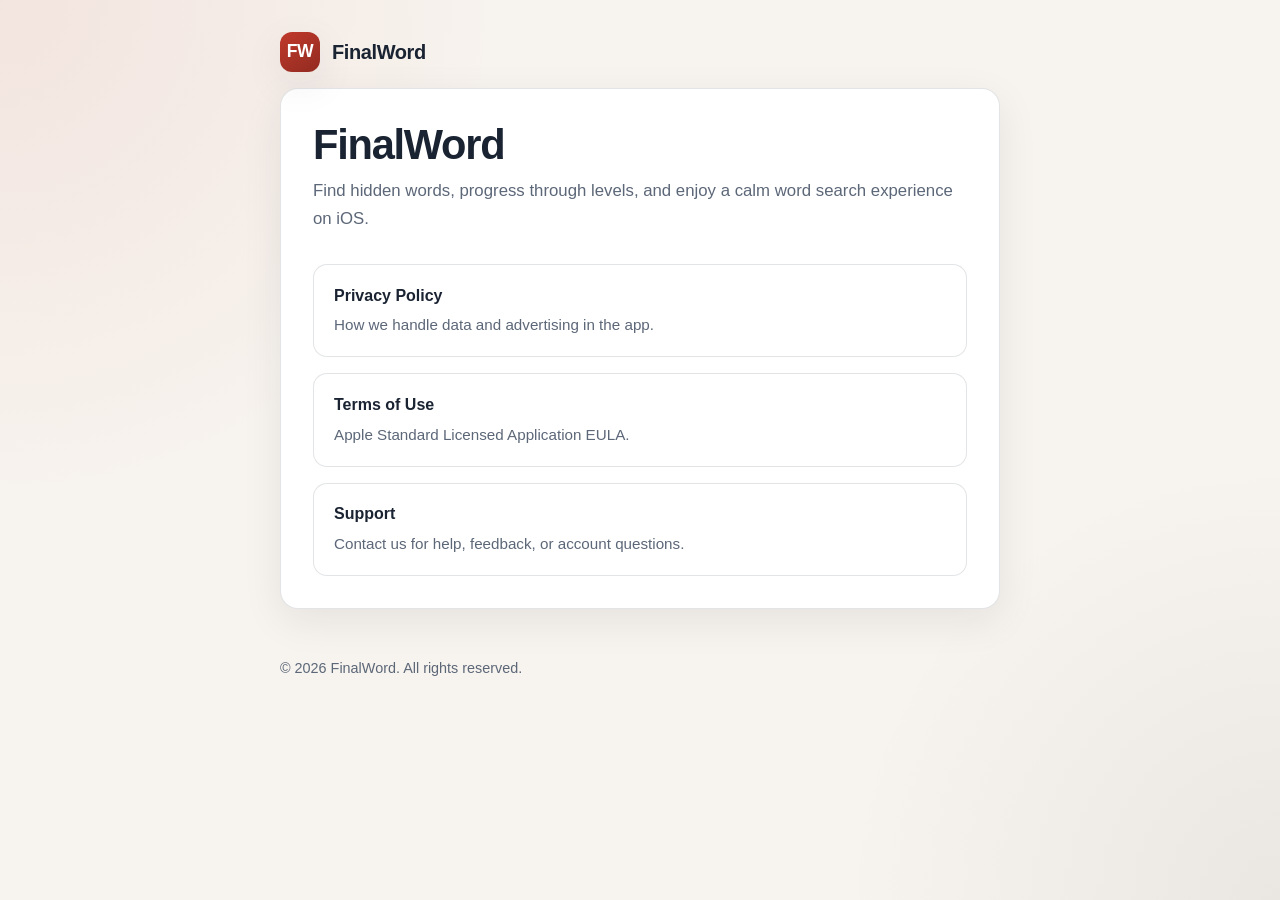
==== index.html @ 907bb47c "Add files via upload" ====
<!DOCTYPE html>
<html lang="en">
<head>
  <meta charset="UTF-8">
  <meta name="viewport" content="width=device-width, initial-scale=1.0">
  <title>FinalWord</title>
  <meta name="description" content="FinalWord — word search puzzle game for iOS.">
  <link rel="stylesheet" href="/styles.css">
</head>
<body>
  <header class="site-header">
    <a class="brand" href="/">
      <span class="brand-mark">FW</span>
      <span>FinalWord</span>
    </a>
  </header>

  <main>
    <section class="card hero">
      <h1>FinalWord</h1>
      <p>Find hidden words, progress through levels, and enjoy a calm word search experience on iOS.</p>

      <nav class="link-grid" aria-label="Site pages">
        <a class="link-card" href="/privacy-policy.html">
          <strong>Privacy Policy</strong>
          <span>How we handle data and advertising in the app.</span>
        </a>
        <a class="link-card" href="/terms.html">
          <strong>Terms of Use</strong>
          <span>Apple Standard Licensed Application EULA.</span>
        </a>
        <a class="link-card" href="/support.html">
          <strong>Support</strong>
          <span>Contact us for help, feedback, or account questions.</span>
        </a>
      </nav>
    </section>
  </main>

  <footer class="site-footer">
    <p>&copy; <span id="year"></span> FinalWord. All rights reserved.</p>
  </footer>

  <script>
    document.getElementById("year").textContent = new Date().getFullYear();
  </script>
</body>
</html>
---- styles.css ----
:root {
  --bg: #f7f3ee;
  --surface: #ffffff;
  --text: #1a2332;
  --muted: #5c6778;
  --accent: #c0392b;
  --accent-dark: #922b21;
  --border: rgba(26, 35, 50, 0.12);
  --shadow: 0 12px 40px rgba(26, 35, 50, 0.08);
  --radius: 18px;
  --max-width: 720px;
}

* {
  box-sizing: border-box;
}

body {
  margin: 0;
  min-height: 100vh;
  font-family: "Avenir Next", "Segoe UI", sans-serif;
  color: var(--text);
  background:
    radial-gradient(circle at top left, rgba(192, 57, 43, 0.08), transparent 32%),
    radial-gradient(circle at bottom right, rgba(26, 35, 50, 0.06), transparent 28%),
    var(--bg);
  line-height: 1.65;
}

a {
  color: var(--accent);
  text-decoration-thickness: 1px;
  text-underline-offset: 3px;
}

a:hover {
  color: var(--accent-dark);
}

.site-header,
.site-footer {
  width: min(calc(100% - 2rem), var(--max-width));
  margin: 0 auto;
}

.site-header {
  padding: 2rem 0 1rem;
}

.brand {
  display: inline-flex;
  align-items: center;
  gap: 0.75rem;
  color: var(--text);
  text-decoration: none;
  font-weight: 700;
  font-size: 1.25rem;
  letter-spacing: -0.02em;
}

.brand-mark {
  width: 2.5rem;
  height: 2.5rem;
  border-radius: 12px;
  background: linear-gradient(145deg, var(--accent), var(--accent-dark));
  color: #fff;
  display: grid;
  place-items: center;
  font-size: 1.1rem;
  box-shadow: var(--shadow);
}

main {
  width: min(calc(100% - 2rem), var(--max-width));
  margin: 0 auto 3rem;
}

.card {
  background: var(--surface);
  border: 1px solid var(--border);
  border-radius: var(--radius);
  box-shadow: var(--shadow);
  padding: 2rem;
}

.hero h1 {
  margin: 0 0 0.5rem;
  font-size: clamp(2rem, 5vw, 2.6rem);
  line-height: 1.15;
  letter-spacing: -0.03em;
}

.hero p {
  margin: 0;
  color: var(--muted);
  font-size: 1.05rem;
}

.link-grid {
  display: grid;
  gap: 1rem;
  margin-top: 2rem;
}

.link-card {
  display: block;
  padding: 1.1rem 1.25rem;
  border: 1px solid var(--border);
  border-radius: 14px;
  background: rgba(255, 255, 255, 0.7);
  color: var(--text);
  text-decoration: none;
  transition: transform 0.15s ease, border-color 0.15s ease;
}

.link-card:hover {
  transform: translateY(-1px);
  border-color: rgba(192, 57, 43, 0.35);
  color: var(--text);
}

.link-card strong {
  display: block;
  margin-bottom: 0.2rem;
}

.link-card span {
  color: var(--muted);
  font-size: 0.95rem;
}

.page-title {
  margin: 0 0 0.35rem;
  font-size: clamp(1.8rem, 4vw, 2.2rem);
  letter-spacing: -0.03em;
}

.page-meta {
  margin: 0 0 1.5rem;
  color: var(--muted);
  font-size: 0.95rem;
}

.prose h2 {
  margin: 1.75rem 0 0.75rem;
  font-size: 1.15rem;
}

.prose p,
.prose li {
  color: var(--text);
}

.prose ul {
  padding-left: 1.2rem;
}

.back-link {
  display: inline-block;
  margin-bottom: 1.25rem;
  color: var(--muted);
  text-decoration: none;
}

.back-link:hover {
  color: var(--accent);
}

.support-email {
  display: inline-flex;
  align-items: center;
  gap: 0.5rem;
  margin-top: 0.5rem;
  padding: 0.85rem 1rem;
  border-radius: 12px;
  background: rgba(192, 57, 43, 0.08);
  color: var(--accent-dark);
  font-weight: 600;
  text-decoration: none;
}

.site-footer {
  padding: 0 0 2rem;
  color: var(--muted);
  font-size: 0.9rem;
}
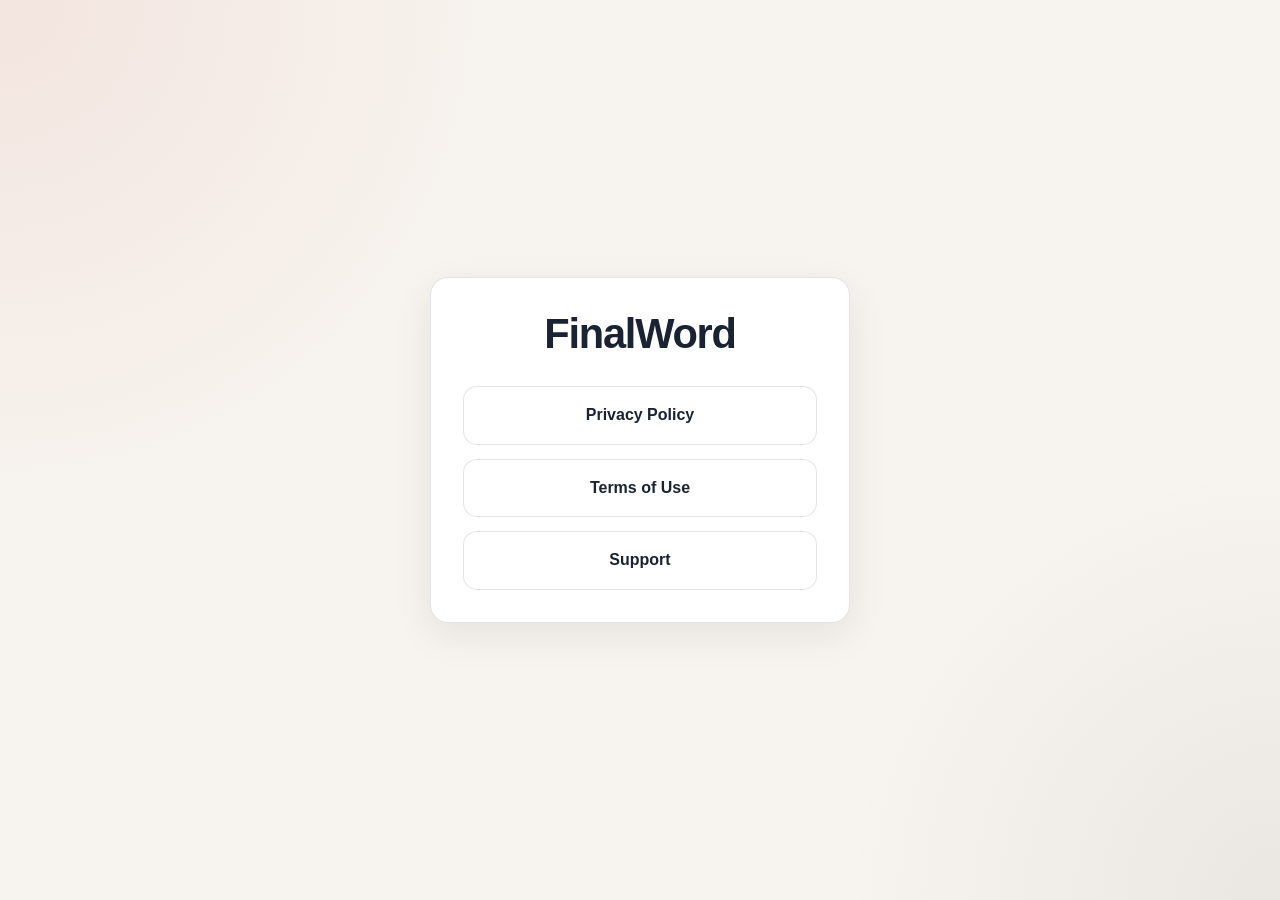
==== commit 0fd76602: "Update index.html" ====
--- a/index.html
+++ b/index.html
@@ -4,45 +4,19 @@
   <meta charset="UTF-8">
   <meta name="viewport" content="width=device-width, initial-scale=1.0">
   <title>FinalWord</title>
-  <meta name="description" content="FinalWord — word search puzzle game for iOS.">
   <link rel="stylesheet" href="/styles.css">
 </head>
-<body>
-  <header class="site-header">
-    <a class="brand" href="/">
-      <span class="brand-mark">FW</span>
-      <span>FinalWord</span>
-    </a>
-  </header>
-
-  <main>
+<body class="home">
+  <main class="home-main">
     <section class="card hero">
       <h1>FinalWord</h1>
-      <p>Find hidden words, progress through levels, and enjoy a calm word search experience on iOS.</p>
 
-      <nav class="link-grid" aria-label="Site pages">
-        <a class="link-card" href="/privacy-policy.html">
-          <strong>Privacy Policy</strong>
-          <span>How we handle data and advertising in the app.</span>
-        </a>
-        <a class="link-card" href="/terms.html">
-          <strong>Terms of Use</strong>
-          <span>Apple Standard Licensed Application EULA.</span>
-        </a>
-        <a class="link-card" href="/support.html">
-          <strong>Support</strong>
-          <span>Contact us for help, feedback, or account questions.</span>
-        </a>
+      <nav class="button-grid" aria-label="Site pages">
+        <a class="btn" href="/privacy-policy.html">Privacy Policy</a>
+        <a class="btn" href="/terms.html">Terms of Use</a>
+        <a class="btn" href="/support.html">Support</a>
       </nav>
     </section>
   </main>
-
-  <footer class="site-footer">
-    <p>&copy; <span id="year"></span> FinalWord. All rights reserved.</p>
-  </footer>
-
-  <script>
-    document.getElementById("year").textContent = new Date().getFullYear();
-  </script>
 </body>
 </html>
--- a/styles.css
+++ b/styles.css
@@ -83,50 +83,47 @@
   padding: 2rem;
 }
 
+body.home {
+  display: grid;
+  place-items: center;
+}
+
+.home-main {
+  width: min(calc(100% - 2rem), 420px);
+  margin: 0;
+}
+
 .hero h1 {
-  margin: 0 0 0.5rem;
+  margin: 0 0 1.75rem;
   font-size: clamp(2rem, 5vw, 2.6rem);
   line-height: 1.15;
   letter-spacing: -0.03em;
+  text-align: center;
 }
 
-.hero p {
-  margin: 0;
-  color: var(--muted);
-  font-size: 1.05rem;
+.button-grid {
+  display: grid;
+  gap: 0.85rem;
 }
 
-.link-grid {
-  display: grid;
-  gap: 1rem;
-  margin-top: 2rem;
-}
-
-.link-card {
+.btn {
   display: block;
-  padding: 1.1rem 1.25rem;
+  padding: 0.95rem 1.25rem;
   border: 1px solid var(--border);
   border-radius: 14px;
   background: rgba(255, 255, 255, 0.7);
   color: var(--text);
+  font: inherit;
+  font-weight: 600;
+  text-align: center;
   text-decoration: none;
   transition: transform 0.15s ease, border-color 0.15s ease;
 }
 
-.link-card:hover {
+.btn:hover {
   transform: translateY(-1px);
   border-color: rgba(192, 57, 43, 0.35);
   color: var(--text);
-}
-
-.link-card strong {
-  display: block;
-  margin-bottom: 0.2rem;
-}
-
-.link-card span {
-  color: var(--muted);
-  font-size: 0.95rem;
 }
 
 .page-title {
